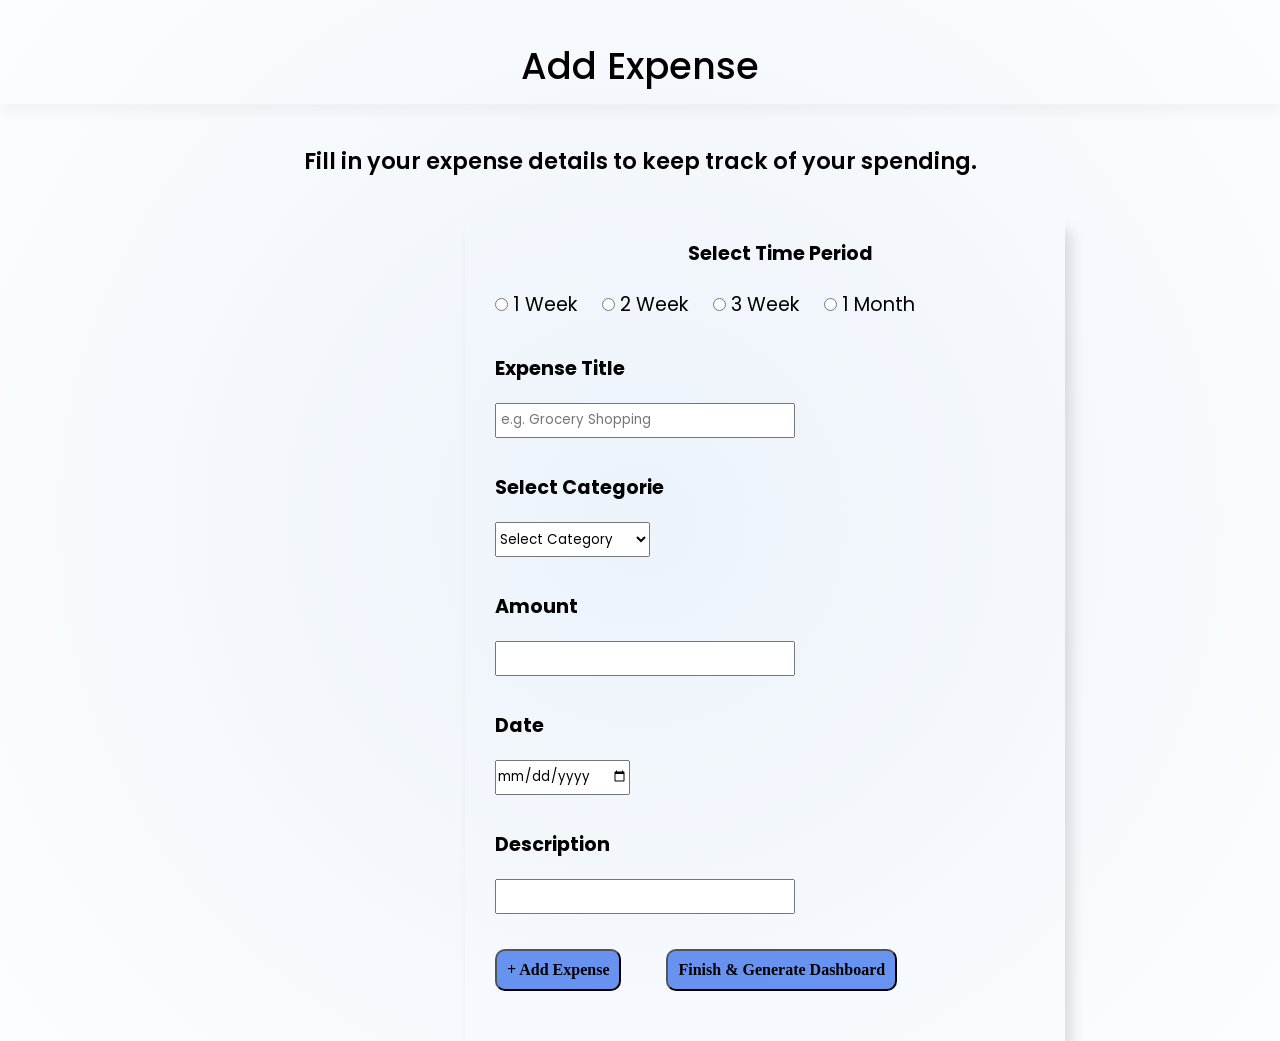
==== ExpenseWise/AddExpense.html @ b229b5bb "Add files via upload" ====
<!DOCTYPE html>
<html lang="en">

<head>
    <meta charset="UTF-8">
    <meta name="viewport" content="width=device-width, initial-scale=1.0">
    <title>Add Expense</title>
    <style>
        @import url('https://fonts.googleapis.com/css2?family=Poppins:wght@300;400;500;600;700&display=swap');

        * {
            margin: 0;
            padding: 0;
            box-sizing: border-box;
            font-family: 'Poppins', sans-serif;

        }

        body {
            background: radial-gradient(circle, #e9f1fadb, transparent 116%);
        }

        h1 {
            font-size: 2.3rem;
            font-weight: 500;
            text-align: center;
            box-shadow: 2px 10px 10px rgba(51, 50, 50, 0.041);
            line-height: 2em;
            margin-bottom: 40px;
            margin-top: 30px;
            
        }

        h2 {
            font-size: 1.4rem;
            font-weight: 600;
            text-align: center;
            margin-bottom: 40px;
            
        }

        form {
            width: auto;
            margin-left: 15px;
        }

        .form-container {
            display: flex;
            flex-direction: column;
            justify-content: center;
            margin-left: 450px;
            text-align: center;
            max-width: 600px;
            box-shadow: 7px 12px 13px rgb(0 0 0 / 12%);
            gap: 35px;
            padding-bottom: 50px;
        }

        #select-time {
            font-size: larger;
            font-weight: bold;
            line-height: 8vb;
            margin-left: 30px;

        }

        .form-list {
            display: flex;
            flex-direction: column;
            justify-content: left;
            text-align: left;
            width: max-content;
            margin-left: 30px;
        }

        #time-periods {
            font-size: larger;
            font-weight: 400;
        }

        #radio {
            display: flex;
            flex-direction: row;
            gap: 25px;
            margin-left: 30px;
        }

        #radio-design {
            display: flex;
            flex-direction: row;
            gap: 5px;
        }

        #expense-title {
            display: flex;
            flex-direction: column;
            gap: 20px;
            font-size: larger;
            font-weight: bolder;
        }

        #select-cat {
            display: flex;
            flex-direction: column;
            gap: 20px;
            font-size: larger;
            font-weight: bolder;
        }

        #enter-amount {
            display: flex;
            flex-direction: column;
            gap: 20px;
            font-size: larger;
            font-weight: bolder;
        }

        #enter-date {
            display: flex;
            flex-direction: column;
            gap: 20px;
            font-size: larger;
            font-weight: bolder;
        }

        #enter-description {
            display: flex;
            flex-direction: column;
            gap: 20px;
            font-size: larger;
            font-weight: bolder;
        }

        #click-me {
            display: flex;
            flex-direction: row;
            gap: 45px;
            font-size: larger;
            font-weight: bolder;
        }

        button {
            display: flex;
            flex-direction: row;
            padding: 10px;
            font-size: medium;
            font-weight: 700;
            font-family: 'Times New Roman', Times, serif;
            border-radius: 10px;
            cursor: pointer;
            transition: 0.3s;
            background-color: #2563ebad;
        }

        button:hover {
            background-color: #1D4ED8;
        }

        #title {
            height: 35px;
            width: 300px;
        }

        #amount {
            height: 35px;
            width: 300px;
        }

        #description {
            height: 35px;
            width: 300px;
        }

        #categorie {
            height: 35px;
            width: 155px;
        }

        #date {
            height: 35px;
            width: 135px;
        }
    </style>
</head>

<body>
    <h1>Add Expense</h1>
    <h2>Fill in your expense details to keep track of your spending.</h2>
    <form action="dashboard.html">
        <div class="form-container">
            <div>
                <span id="select-time">Select Time Period</span><br>
                <div id="radio">
                    <div id="radio-design">
                        <input type="radio" name="time-period" id="time-period" required>
                        <label for="time-period" id="time-periods">1 Week</label>
                    </div>

                    <div id="radio-design">
                        <input type="radio" name="time-period" id="time-period">
                        <label for="time-period" id="time-periods">2 Week</label>
                    </div>

                    <div id="radio-design">
                        <input type="radio" name="time-period" id="time-period">
                        <label for="time-period" id="time-periods">3 Week</label>
                    </div>

                    <div id="radio-design">
                        <input type="radio" name="time-period" id="time-period">
                        <label for="time-period" id="time-periods">1 Month</label>
                    </div>
                </div>
            </div>
            <div class="form-list">
                <div id="expense-title">
                    <label for="title">Expense Title</label>
                    <input type="text" id="title" placeholder=" e.g. Grocery Shopping" required>
                </div>
            </div>
            <div class="form-list">
                <div id="select-cat">
                    <label for="categorie">Select Categorie</label>
                    <select name="categorie" id="categorie" required>
                        <option value="" disabled selected hidden>Select Category</option>
                        <option value="food">🍔 Food</option>
                        <option value="travel">🚌 Travel</option>
                        <option value="shopping">🛍 Shopping</option>
                        <option value="bills">💡 Bills</option>
                        <option value="entertainment">🎬 Entertainment</option>
                        <option value="healthcare">🩺 Healthcare</option>
                        <option value="education">📚 Education</option>
                        <option value="others">🎁 Others</option>
                    </select>
                </div>
            </div>
            <div class="form-list">
                <div id="enter-amount">
                    <label for="amount">Amount</label>
                    <input type="text" name="amount" id="amount" required>
                </div>
            </div>
            <div class="form-list">
                <div id="enter-date">
                    <label for="date">Date</label>
                    <input type="date" name="date" id="date" required>
                </div>
            </div>
            <div class="form-list">
                <div id="enter-description">
                    <label for="description">Description</label>
                    <input type="text" name="description" id="description" required>
                </div>
            </div>
            <div class="form-list">
                <div id="click-me">
                    <button type="reset">+ Add Expense</button>
                    <button type="submit">Finish & Generate Dashboard</button>
                </div>
            </div>
        </div>
    </form>
</body>

</html>
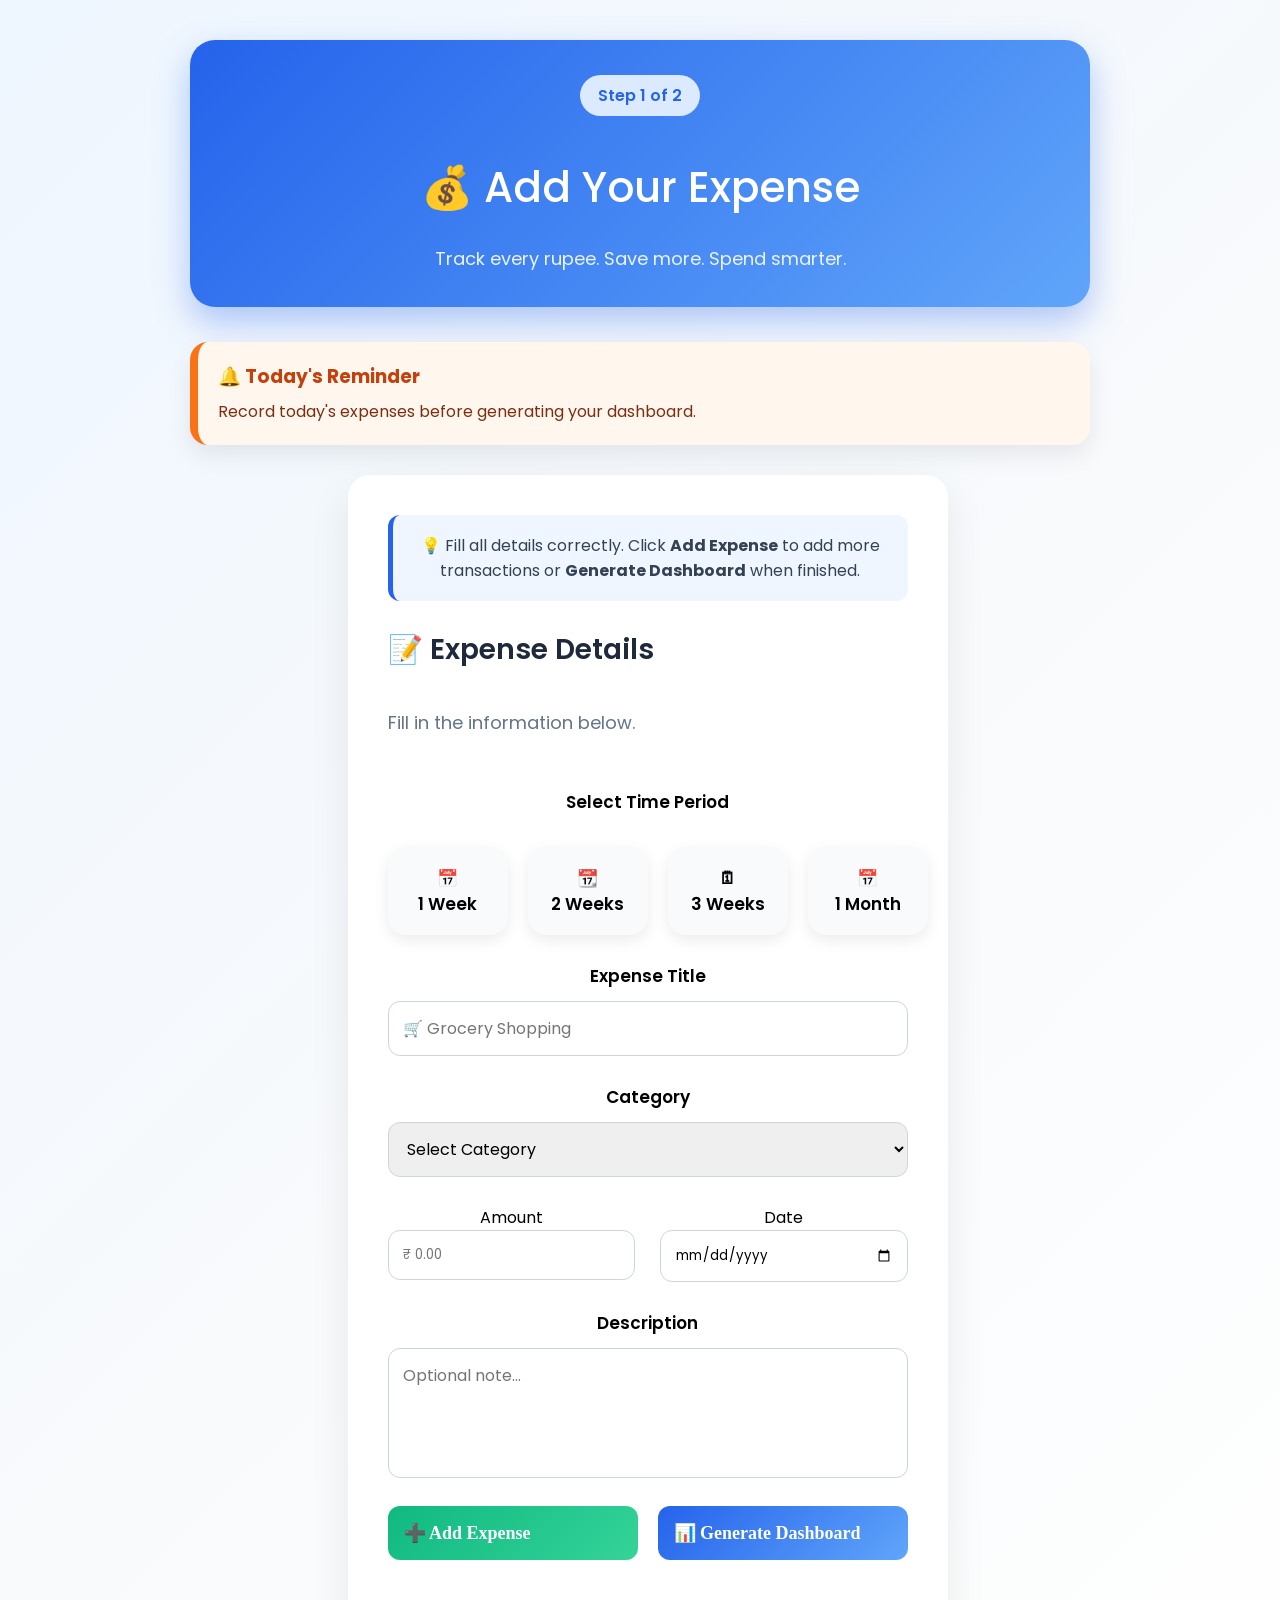
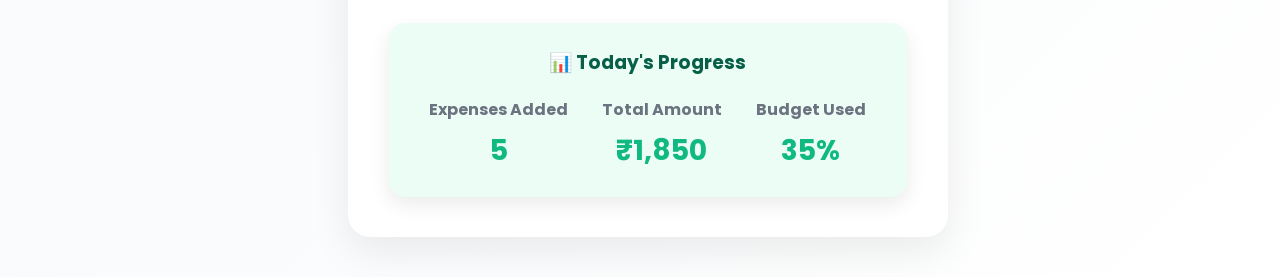
==== commit 1b777345: "Add files via upload" ====
--- a/ExpenseWise/AddExpense.html
+++ b/ExpenseWise/AddExpense.html
@@ -1,265 +1,149 @@
-<!DOCTYPE html>
-<html lang="en">
-
-<head>
-    <meta charset="UTF-8">
-    <meta name="viewport" content="width=device-width, initial-scale=1.0">
-    <title>Add Expense</title>
-    <style>
-        @import url('https://fonts.googleapis.com/css2?family=Poppins:wght@300;400;500;600;700&display=swap');
-
-        * {
-            margin: 0;
-            padding: 0;
-            box-sizing: border-box;
-            font-family: 'Poppins', sans-serif;
-
-        }
-
-        body {
-            background: radial-gradient(circle, #e9f1fadb, transparent 116%);
-        }
-
-        h1 {
-            font-size: 2.3rem;
-            font-weight: 500;
-            text-align: center;
-            box-shadow: 2px 10px 10px rgba(51, 50, 50, 0.041);
-            line-height: 2em;
-            margin-bottom: 40px;
-            margin-top: 30px;
-            
-        }
-
-        h2 {
-            font-size: 1.4rem;
-            font-weight: 600;
-            text-align: center;
-            margin-bottom: 40px;
-            
-        }
-
-        form {
-            width: auto;
-            margin-left: 15px;
-        }
-
-        .form-container {
-            display: flex;
-            flex-direction: column;
-            justify-content: center;
-            margin-left: 450px;
-            text-align: center;
-            max-width: 600px;
-            box-shadow: 7px 12px 13px rgb(0 0 0 / 12%);
-            gap: 35px;
-            padding-bottom: 50px;
-        }
-
-        #select-time {
-            font-size: larger;
-            font-weight: bold;
-            line-height: 8vb;
-            margin-left: 30px;
-
-        }
-
-        .form-list {
-            display: flex;
-            flex-direction: column;
-            justify-content: left;
-            text-align: left;
-            width: max-content;
-            margin-left: 30px;
-        }
-
-        #time-periods {
-            font-size: larger;
-            font-weight: 400;
-        }
-
-        #radio {
-            display: flex;
-            flex-direction: row;
-            gap: 25px;
-            margin-left: 30px;
-        }
-
-        #radio-design {
-            display: flex;
-            flex-direction: row;
-            gap: 5px;
-        }
-
-        #expense-title {
-            display: flex;
-            flex-direction: column;
-            gap: 20px;
-            font-size: larger;
-            font-weight: bolder;
-        }
-
-        #select-cat {
-            display: flex;
-            flex-direction: column;
-            gap: 20px;
-            font-size: larger;
-            font-weight: bolder;
-        }
-
-        #enter-amount {
-            display: flex;
-            flex-direction: column;
-            gap: 20px;
-            font-size: larger;
-            font-weight: bolder;
-        }
-
-        #enter-date {
-            display: flex;
-            flex-direction: column;
-            gap: 20px;
-            font-size: larger;
-            font-weight: bolder;
-        }
-
-        #enter-description {
-            display: flex;
-            flex-direction: column;
-            gap: 20px;
-            font-size: larger;
-            font-weight: bolder;
-        }
-
-        #click-me {
-            display: flex;
-            flex-direction: row;
-            gap: 45px;
-            font-size: larger;
-            font-weight: bolder;
-        }
-
-        button {
-            display: flex;
-            flex-direction: row;
-            padding: 10px;
-            font-size: medium;
-            font-weight: 700;
-            font-family: 'Times New Roman', Times, serif;
-            border-radius: 10px;
-            cursor: pointer;
-            transition: 0.3s;
-            background-color: #2563ebad;
-        }
-
-        button:hover {
-            background-color: #1D4ED8;
-        }
-
-        #title {
-            height: 35px;
-            width: 300px;
-        }
-
-        #amount {
-            height: 35px;
-            width: 300px;
-        }
-
-        #description {
-            height: 35px;
-            width: 300px;
-        }
-
-        #categorie {
-            height: 35px;
-            width: 155px;
-        }
-
-        #date {
-            height: 35px;
-            width: 135px;
-        }
-    </style>
-</head>
-
-<body>
-    <h1>Add Expense</h1>
-    <h2>Fill in your expense details to keep track of your spending.</h2>
-    <form action="dashboard.html">
-        <div class="form-container">
-            <div>
-                <span id="select-time">Select Time Period</span><br>
-                <div id="radio">
-                    <div id="radio-design">
-                        <input type="radio" name="time-period" id="time-period" required>
-                        <label for="time-period" id="time-periods">1 Week</label>
-                    </div>
-
-                    <div id="radio-design">
-                        <input type="radio" name="time-period" id="time-period">
-                        <label for="time-period" id="time-periods">2 Week</label>
-                    </div>
-
-                    <div id="radio-design">
-                        <input type="radio" name="time-period" id="time-period">
-                        <label for="time-period" id="time-periods">3 Week</label>
-                    </div>
-
-                    <div id="radio-design">
-                        <input type="radio" name="time-period" id="time-period">
-                        <label for="time-period" id="time-periods">1 Month</label>
-                    </div>
-                </div>
-            </div>
-            <div class="form-list">
-                <div id="expense-title">
-                    <label for="title">Expense Title</label>
-                    <input type="text" id="title" placeholder=" e.g. Grocery Shopping" required>
-                </div>
-            </div>
-            <div class="form-list">
-                <div id="select-cat">
-                    <label for="categorie">Select Categorie</label>
-                    <select name="categorie" id="categorie" required>
-                        <option value="" disabled selected hidden>Select Category</option>
-                        <option value="food">🍔 Food</option>
-                        <option value="travel">🚌 Travel</option>
-                        <option value="shopping">🛍 Shopping</option>
-                        <option value="bills">💡 Bills</option>
-                        <option value="entertainment">🎬 Entertainment</option>
-                        <option value="healthcare">🩺 Healthcare</option>
-                        <option value="education">📚 Education</option>
-                        <option value="others">🎁 Others</option>
-                    </select>
-                </div>
-            </div>
-            <div class="form-list">
-                <div id="enter-amount">
-                    <label for="amount">Amount</label>
-                    <input type="text" name="amount" id="amount" required>
-                </div>
-            </div>
-            <div class="form-list">
-                <div id="enter-date">
-                    <label for="date">Date</label>
-                    <input type="date" name="date" id="date" required>
-                </div>
-            </div>
-            <div class="form-list">
-                <div id="enter-description">
-                    <label for="description">Description</label>
-                    <input type="text" name="description" id="description" required>
-                </div>
-            </div>
-            <div class="form-list">
-                <div id="click-me">
-                    <button type="reset">+ Add Expense</button>
-                    <button type="submit">Finish & Generate Dashboard</button>
-                </div>
-            </div>
-        </div>
-    </form>
-</body>
-
+<!DOCTYPE html>
+<html lang="en">
+
+<head>
+    <meta charset="UTF-8">
+    <meta name="viewport" content="width=device-width, initial-scale=1.0">
+    <title>Add Expense</title>
+    <link rel="stylesheet" href="AddExpense.css">
+</head>
+
+<body>
+
+    <div class="page">
+
+        <div class="header-card">
+            <div class="step">
+                Step 1 of 2
+            </div>
+            <h1>💰 Add Your Expense</h1>
+            <p>Track every rupee. Save more. Spend smarter.</p>
+
+        </div>
+        <div class="reminder-card">
+            <h3>🔔 Today's Reminder</h3>
+            <p>Record today's expenses before generating your dashboard.</p>
+        </div>
+
+        <form action="dashboard.html">
+
+            <div class="form-container">
+
+                <div class="info-box">
+                    💡 Fill all details correctly. Click <b>Add Expense</b> to add more transactions or
+                    <b>Generate Dashboard</b> when finished.
+                </div>
+                <h2 class="form-title">
+                    📝 Expense Details
+                </h2>
+
+                <p class="form-subtitle">
+                    Fill in the information below.
+                </p>
+
+                <div class="section">
+
+                    <label>Select Time Period</label>
+
+                    <div class="time-cards">
+                        <label>
+                            <input type="radio" name="time-period">
+                            <div class="time-card">
+                                📅
+                                <br>
+                                1 Week
+                            </div>
+                        </label>
+                        <label>
+                            <input type="radio" name="time-period">
+                            <div class="time-card">
+                                📆
+                                <br>
+                                2 Weeks
+                            </div>
+                        </label>
+                        <label>
+                            <input type="radio" name="time-period">
+                            <div class="time-card">
+                                🗓
+                                <br>
+                                3 Weeks
+                            </div>
+                        </label>
+                        <label>
+                            <input type="radio" name="time-period">
+                            <div class="time-card">
+                                📅
+                                <br>
+                                1 Month
+                            </div>
+                        </label>
+                    </div>
+                </div>
+
+                <div class="section">
+                    <label>Expense Title</label>
+                    <input type="text" placeholder="🛒 Grocery Shopping" required>
+                </div>
+
+
+                <div class="section">
+                    <label>Category</label>
+                    <select required>
+                        <option disabled selected>Select Category</option>
+                        <option>🍔 Food</option>
+                        <option>🚌 Travel</option>
+                        <option>🛍 Shopping</option>
+                        <option>💡 Bills</option>
+                        <option>🎬 Entertainment</option>
+                        <option>🩺 Healthcare</option>
+                        <option>📚 Education</option>
+                        <option>🎁 Others</option>
+                    </select>
+                </div>
+
+                <div class="two-column">
+                    <div>
+                        <label>Amount</label>
+                        <input type="number" placeholder="₹ 0.00" required>
+                    </div>
+
+                    <div>
+                        <label>Date</label>
+                        <input type="date" required>
+                    </div>
+                </div>
+
+                <div class="section">
+                    <label>Description</label>
+                    <textarea rows="4" placeholder="Optional note..."></textarea>
+                </div>
+
+                <div class="button-group">
+                    <button type="reset" class="add-btn">➕ Add Expense</button>
+                    <button class="dashboard-btn" type="submit">📊 Generate Dashboard</button>
+                </div>
+                <div class="progress-card">
+                    <h3>📊 Today's Progress</h3>
+                    <div class="progress-grid">
+                        <div>
+                            <h4>Expenses Added</h4>
+                            <p>5</p>
+                        </div>
+                        <div>
+                            <h4>Total Amount</h4>
+                            <p>₹1,850</p>
+                        </div>
+                        <div>
+                            <h4>Budget Used</h4>
+                            <p>35%</p>
+                        </div>
+                    </div>
+                </div>
+            </div>
+        </form>
+    </div>
+
+</body>
+
 </html>
--- a/ExpenseWise/AddExpense.css
+++ b/ExpenseWise/AddExpense.css
@@ -0,0 +1,428 @@
+@import url('https://fonts.googleapis.com/css2?family=Poppins:wght@300;400;500;600;700&display=swap');
+
+* {
+    margin: 0;
+    padding: 0;
+    box-sizing: border-box;
+    font-family: 'Poppins', sans-serif;
+
+}
+
+body {
+    background: linear-gradient(135deg, #EEF6FF, #F8FAFC, #FFFFFF);
+    min-height: 100vh;
+}
+
+h1 {
+    font-size: 2.3rem;
+    font-weight: 500;
+    text-align: center;
+    box-shadow: 2px 10px 10px rgba(51, 50, 50, 0.041);
+    line-height: 2em;
+    margin-bottom: 40px;
+    margin-top: 30px;
+
+}
+
+h2 {
+    font-size: 1.4rem;
+    font-weight: 600;
+    text-align: center;
+    margin-bottom: 40px;
+
+}
+
+form {
+    width: auto;
+    margin-left: 15px;
+}
+
+.form-container {
+    display: flex;
+    flex-direction: column;
+    justify-content: center;
+    margin-left: 450px;
+    text-align: center;
+    max-width: 600px;
+    box-shadow: 7px 12px 13px rgb(0 0 0 / 12%);
+    gap: 35px;
+    padding-bottom: 50px;
+    width: 75%;
+}
+
+#select-time {
+    font-size: larger;
+    font-weight: bold;
+    line-height: 8vb;
+    margin-left: 30px;
+
+}
+
+.form-list {
+    display: flex;
+    flex-direction: column;
+    justify-content: left;
+    text-align: left;
+    width: max-content;
+    margin-left: 30px;
+}
+
+#time-periods {
+    font-size: larger;
+    font-weight: 400;
+}
+
+#radio {
+    display: flex;
+    flex-direction: row;
+    gap: 25px;
+    margin-left: 30px;
+}
+
+#radio-design {
+    display: flex;
+    flex-direction: row;
+    gap: 5px;
+}
+
+#expense-title {
+    display: flex;
+    flex-direction: column;
+    gap: 20px;
+    font-size: larger;
+    font-weight: bolder;
+}
+
+#select-cat {
+    display: flex;
+    flex-direction: column;
+    gap: 20px;
+    font-size: larger;
+    font-weight: bolder;
+}
+
+#enter-amount {
+    display: flex;
+    flex-direction: column;
+    gap: 20px;
+    font-size: larger;
+    font-weight: bolder;
+}
+
+#enter-date {
+    display: flex;
+    flex-direction: column;
+    gap: 20px;
+    font-size: larger;
+    font-weight: bolder;
+}
+
+#enter-description {
+    display: flex;
+    flex-direction: column;
+    gap: 20px;
+    font-size: larger;
+    font-weight: bolder;
+}
+
+#click-me {
+    display: flex;
+    flex-direction: row;
+    gap: 45px;
+    font-size: larger;
+    font-weight: bolder;
+}
+
+button {
+    display: flex;
+    flex-direction: row;
+    padding: 10px;
+    font-size: medium;
+    font-weight: 700;
+    font-family: 'Times New Roman', Times, serif;
+    border-radius: 10px;
+    cursor: pointer;
+    transition: 0.3s;
+    background-color: #2563ebad;
+}
+
+button:hover {
+    background-color: #1D4ED8;
+}
+
+#title {
+    height: 35px;
+    width: 300px;
+}
+
+#amount {
+    height: 35px;
+    width: 300px;
+}
+
+#description {
+    height: 35px;
+    width: 300px;
+}
+
+#categorie {
+    height: 35px;
+    width: 155px;
+}
+
+#date {
+    height: 35px;
+    width: 135px;
+}
+
+.page {
+    width: 900px;
+    margin: 40px auto;
+}
+
+
+.step {
+    display: inline-block;
+    background: #DBEAFE;
+    color: #2563EB;
+    padding: 8px 18px;
+    border-radius: 30px;
+    font-weight: 600;
+    margin-bottom: 15px;
+}
+
+.header-card {
+    background: linear-gradient(135deg, #2563EB, #60A5FA);
+    color: white;
+    padding: 35px;
+    border-radius: 25px;
+    text-align: center;
+    margin-bottom: 35px;
+    box-shadow: 0 15px 35px rgba(37, 99, 235, .35);
+}
+
+.header-card h1 {
+    font-size: 42px;
+    margin: 15px 0;
+    color: white;
+    box-shadow: none;
+}
+
+.header-card p {
+    font-size: 18px;
+    color: #EAF3FF;
+}
+
+.reminder-card {
+    background: #FFF7ED;
+    border-left: 8px solid #F97316;
+    padding: 20px;
+    border-radius: 18px;
+    margin-bottom: 30px;
+    box-shadow: 0 10px 25px rgba(0, 0, 0, .08);
+}
+
+.reminder-card h3 {
+    color: #C2410C;
+    margin-bottom: 8px;
+}
+
+.reminder-card p {
+    color: #7C2D12;
+    line-height: 1.6;
+}
+
+.form-container {
+    background: white;
+    border-radius: 22px;
+    padding: 40px;
+    box-shadow: 0 15px 40px rgba(0, 0, 0, .08);
+    display: flex;
+    flex-direction: column;
+    gap: 28px;
+    margin: auto;
+}
+
+.info-box {
+    background: #EFF6FF;
+    border-left: 5px solid #2563EB;
+    padding: 18px;
+    border-radius: 12px;
+    color: #334155;
+}
+
+.form-title {
+    font-size: 28px;
+    margin-bottom: 10px;
+    color: #1E293B;
+    text-align: left;
+}
+
+.form-subtitle {
+    margin-bottom: 25px;
+    font-size: large;
+    color: #64748B;
+    text-align: left;
+}
+
+.section {
+    display: flex;
+    flex-direction: column;
+    gap: 12px;
+}
+
+.section label {
+    font-weight: 600;
+    font-size: 17px;
+}
+
+.section input, .section select, .section textarea {
+    width: 100%;
+    padding: 14px;
+    border-radius: 12px;
+    border: 1px solid #CBD5E1;
+    font-size: 16px;
+}
+
+.section textarea {
+    resize: none;
+}
+
+.time-cards {
+    display: flex;
+    justify-content: space-between;
+    gap: 20px;
+    margin-top: 20px;
+}
+
+.time-cards input {
+    display: none;
+}
+
+.time-card {
+    background: #F8FAFC;
+    padding: 18px;
+    border-radius: 18px;
+    width: 120px;
+    text-align: center;
+    font-weight: 600;
+    cursor: pointer;
+    transition: .3s;
+    box-shadow: 0 5px 15px rgba(0, 0, 0, .08);
+}
+
+.time-card:hover {
+    background: #DBEAFE;
+    transform: translateY(-5px);
+}
+
+.time-cards input:checked+.time-card {
+    background: #2563EB;
+    color: white;
+}
+
+.two-column {
+    display: grid;
+    grid-template-columns: 1fr 1fr;
+    gap: 25px;
+}
+
+.two-column input {
+    width: 100%;
+    padding: 14px;
+    border-radius: 12px;
+    border: 1px solid #CBD5E1;
+}
+
+.button-group {
+    display: flex;
+    justify-content: space-between;
+    gap: 20px;
+    text-align: center;
+}
+
+.button-group button {
+    flex: 1;
+    padding: 16px;
+    border: none;
+    border-radius: 12px;
+    font-size: 18px;
+    font-weight: 600;
+    cursor: pointer;
+    text-align: center;
+    transition: .3s;
+}
+
+.progress-card {
+    background: #ECFDF5;
+    padding: 25px;
+    border-radius: 18px;
+    margin-top: 35px;
+    box-shadow: 0 8px 20px rgba(0, 0, 0, .08);
+}
+
+.progress-card h3 {
+    margin-bottom: 20px;
+    color: #065F46;
+}
+
+.progress-grid {
+    display: flex;
+    justify-content: space-around;
+    text-align: center;
+}
+
+.progress-grid h4 {
+    color: #6B7280;
+    margin-bottom: 8px;
+}
+
+.progress-grid p {
+    font-size: 28px;
+    font-weight: 700;
+    color: #10B981;
+}
+
+.add {
+    background: #E0F2FE;
+    color: #0369A1;
+}
+
+.add:hover {
+    background: #BAE6FD;
+}
+
+.finish {
+    background: #2563EB;
+    color: white;
+}
+
+.finish:hover {
+    background: #1D4ED8;
+    transform: translateY(-3px);
+}
+
+.add-btn {
+    background: linear-gradient(135deg, #10B981, #34D399);
+    color: white;
+    text-align: center;
+}
+
+.add-btn:hover {
+    transform: translateY(-3px);
+}
+
+.dashboard-btn {
+    background: linear-gradient(135deg, #2563EB, #60A5FA);
+    color: white;
+}
+
+.dashboard-btn:hover {
+    transform: translateY(-3px);
+}
+
+input:focus, select:focus, textarea:focus {
+    outline: none;
+    border: 2px solid #2563EB;
+    box-shadow: 0 0 12px rgba(37, 99, 235, .25);
+}
